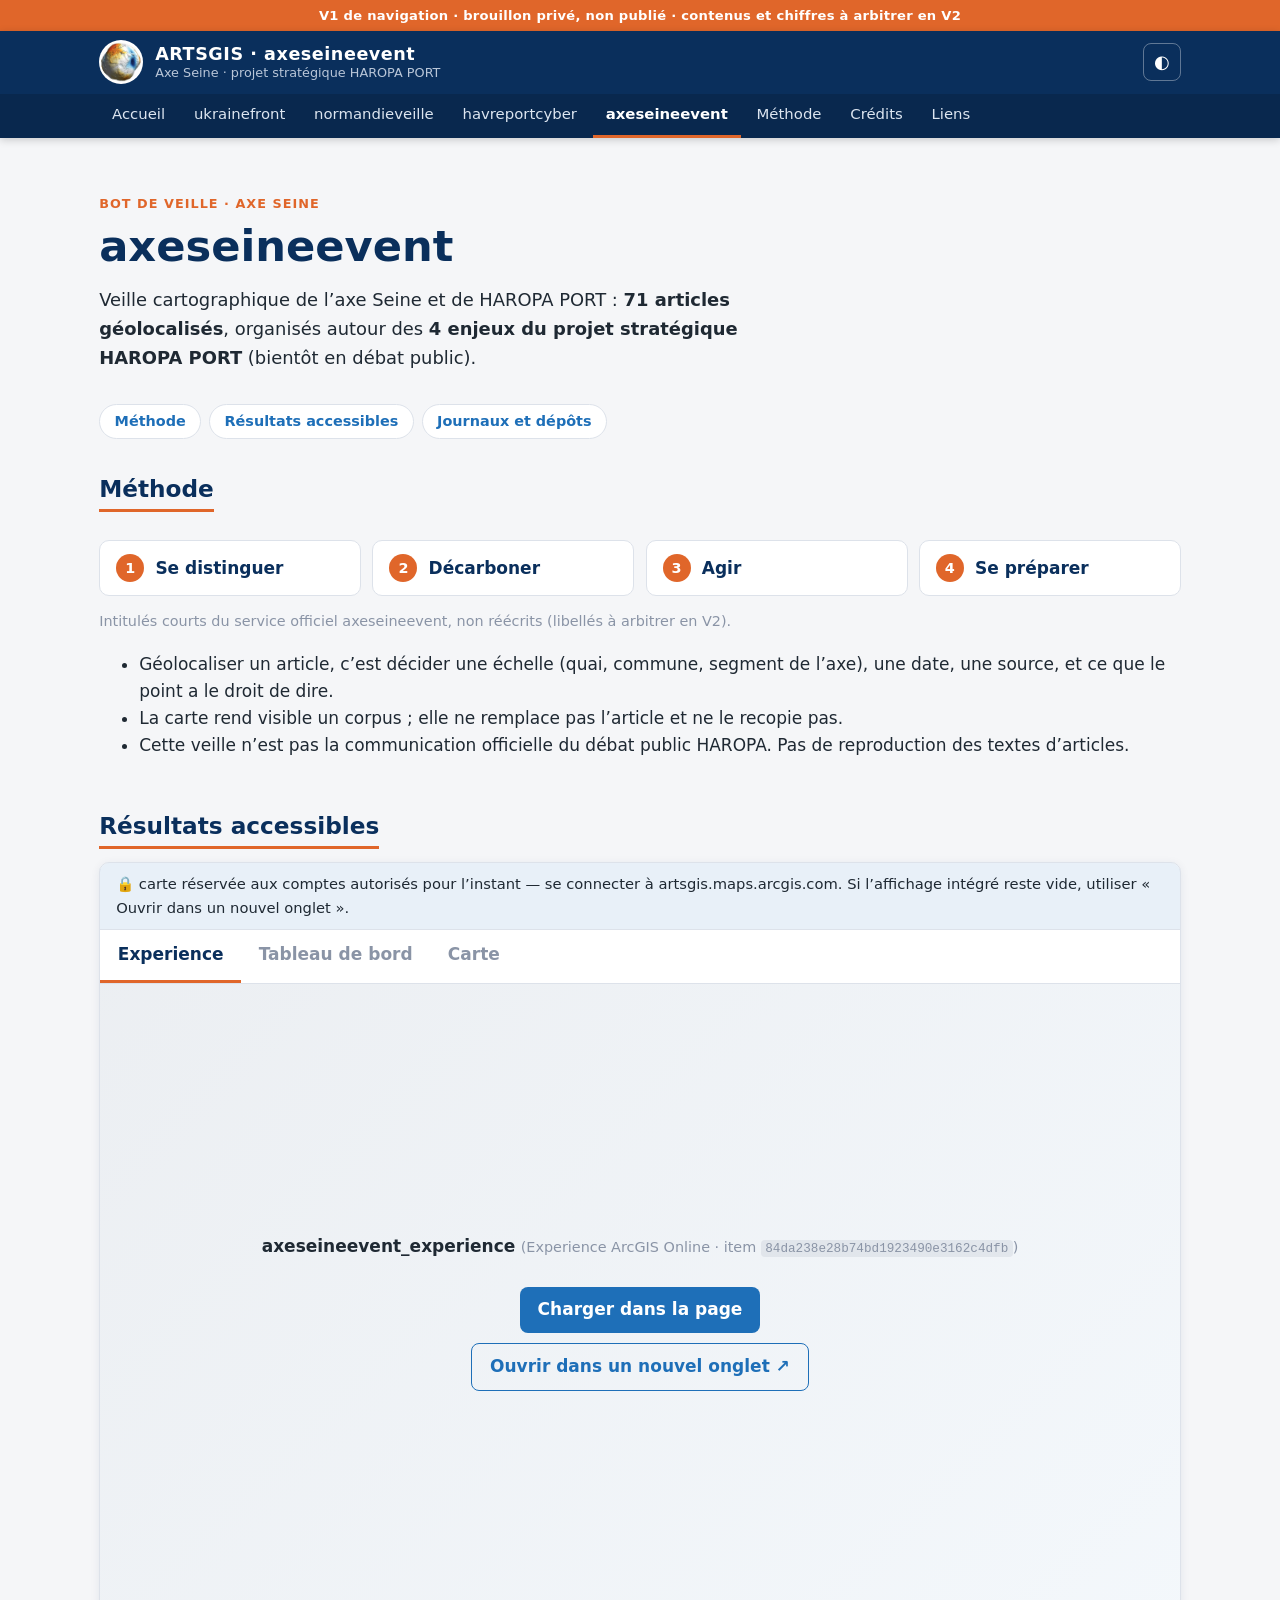
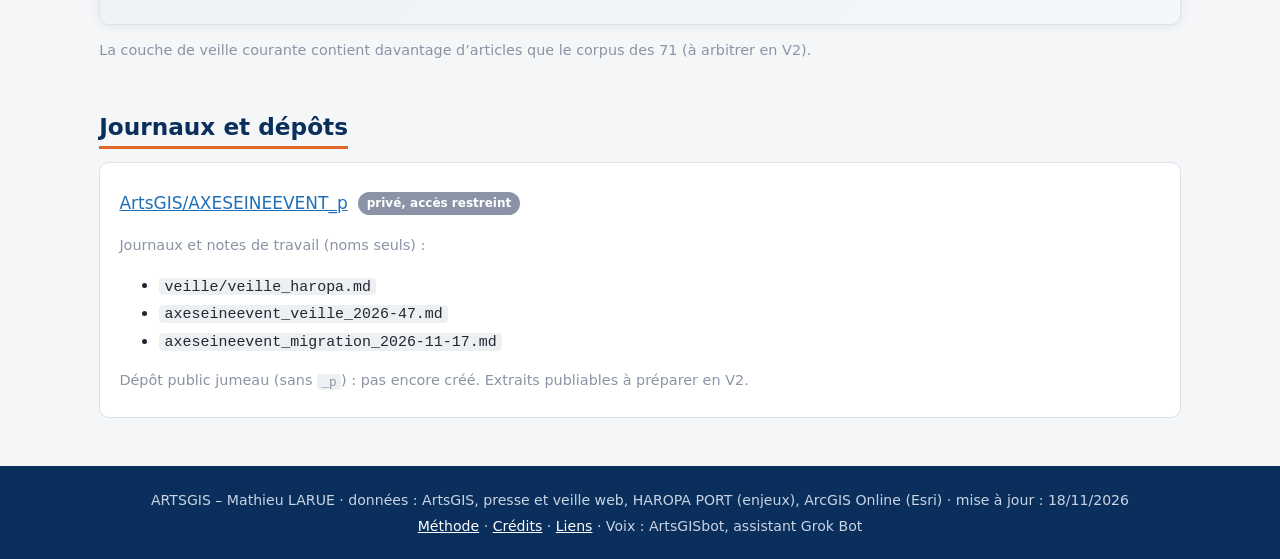
==== docs/artsgiscom_axeseineevent.html @ 1d00ea1b "artsgiscom : mini-site V1 (navigation)" ====
<!doctype html>
<html lang="fr" data-theme="clair">
<head>
  <meta charset="utf-8">
  <meta name="viewport" content="width=device-width, initial-scale=1">
  <meta name="robots" content="noindex, nofollow">
  <title>axeseineevent · ARTSGIS</title>
  <meta name="description" content="Expérimentation ArtsGIS × Grok Bot × ArcGIS Online — axeseineevent">
  <link rel="icon" href="assets/img/artsgis_logo.png">
  <link rel="stylesheet" href="assets/css/artsgiscom.css">
  <script>try{var t=localStorage.getItem('artsgiscom_theme');if(t)document.documentElement.dataset.theme=t;}catch(_){}</script>
  <script src="assets/js/artsgiscom.js" defer></script>
</head>
<body class="page-axeseineevent">
  <a class="evitement" href="#contenu">Aller au contenu</a>
  <div class="bandeau-v1" role="note">V1 de navigation · brouillon privé, non publié · contenus et chiffres à arbitrer en V2</div>
  <header class="entete">
    <div class="entete-int">
      <a class="marque" href="index.html">
        <img src="assets/img/artsgis_logo.png" alt="Logo ARTSGIS" width="44" height="44">
        <span class="marque-txt"><strong>ARTSGIS · axeseineevent</strong><small>Axe Seine · projet stratégique HAROPA PORT</small></span>
      </a>
      <div class="entete-actions">
        <button class="bouton-theme" type="button" aria-label="Basculer le thème clair / sombre" title="Thème clair / sombre"><span aria-hidden="true">◐</span></button>
        <button class="bouton-menu" type="button" aria-expanded="false" aria-controls="menu-principal" aria-label="Ouvrir le menu"><span></span><span></span><span></span></button>
      </div>
    </div>
    <nav class="menu" id="menu-principal" aria-label="Navigation principale">
      <ul>
        <li><a href="index.html">Accueil</a></li>
        <li><a href="artsgiscom_ukrainefront.html">ukrainefront</a></li>
        <li><a href="artsgiscom_normandieveille.html">normandieveille</a></li>
        <li><a href="artsgiscom_havreportcyber.html">havreportcyber</a></li>
        <li><a href="artsgiscom_axeseineevent.html" aria-current="page">axeseineevent</a></li>
        <li><a href="artsgiscom_methode.html">Méthode</a></li>
        <li><a href="artsgiscom_credits.html">Crédits</a></li>
        <li><a href="artsgiscom_liens.html">Liens</a></li>
      </ul>
    </nav>
  </header>
  <main id="contenu" class="contenu">
    <section class="hero">
      <p class="kicker">Bot de veille · axe Seine</p>
      <h1>axeseineevent</h1>
      <p class="chapo">Veille cartographique de l’axe Seine et de HAROPA PORT : <strong>71 articles géolocalisés</strong>, organisés autour des <strong>4 enjeux du projet stratégique HAROPA PORT</strong> (bientôt en débat public).</p>
    </section>
    <nav class="ancres" aria-label="Sur cette page">
      <a href="#methode">Méthode</a><a href="#resultats">Résultats accessibles</a><a href="#journaux">Journaux et dépôts</a>
    </nav>
    <section id="methode">
      <h2>Méthode</h2>
      <div class="enjeux">
        <div class="enjeu"><span>1</span>Se distinguer</div>
        <div class="enjeu"><span>2</span>Décarboner</div>
        <div class="enjeu"><span>3</span>Agir</div>
        <div class="enjeu"><span>4</span>Se préparer</div>
      </div>
      <p class="meta">Intitulés courts du service officiel axeseineevent, non réécrits (libellés à arbitrer en V2).</p>
      <ul>
        <li>Géolocaliser un article, c’est décider une échelle (quai, commune, segment de l’axe), une date, une source, et ce que le point a le droit de dire.</li>
        <li>La carte rend visible un corpus ; elle ne remplace pas l’article et ne le recopie pas.</li>
        <li>Cette veille n’est pas la communication officielle du débat public HAROPA. Pas de reproduction des textes d’articles.</li>
      </ul>
    </section>
    <section id="resultats">
      <h2>Résultats accessibles</h2>
    <div class="carte-bloc">
      <p class="note-acces"><span aria-hidden="true">🔒</span> carte réservée aux comptes autorisés pour l’instant — se connecter à artsgis.maps.arcgis.com. Si l’affichage intégré reste vide, utiliser « Ouvrir dans un nouvel onglet ».</p>
      <div class="onglets" role="tablist" aria-label="Applications axeseineevent">
        <button role="tab" type="button" id="t-axeseineevent-0" aria-controls="p-axeseineevent-0" aria-selected="true">Experience</button><button role="tab" type="button" id="t-axeseineevent-1" aria-controls="p-axeseineevent-1" aria-selected="false">Tableau de bord</button><button role="tab" type="button" id="t-axeseineevent-2" aria-controls="p-axeseineevent-2" aria-selected="false">Carte</button>
      </div>
      <div class="carte-panneau" role="tabpanel" id="p-axeseineevent-0" aria-labelledby="t-axeseineevent-0">
        <div class="carte-cadre" data-src="https://experience.arcgis.com/experience/84da238e28b74bd1923490e3162c4dfb/" data-titre="axeseineevent_experience">
          <div class="carte-attente">
            <p><strong>axeseineevent_experience</strong> <span class="meta">(Experience ArcGIS Online · item <code>84da238e28b74bd1923490e3162c4dfb</code>)</span></p>
            <button class="bouton" type="button" data-charger>Charger dans la page</button>
            <a class="bouton bouton-sec" href="https://experience.arcgis.com/experience/84da238e28b74bd1923490e3162c4dfb/" target="_blank" rel="noopener">Ouvrir dans un nouvel onglet ↗</a>
          </div>
        </div>
      </div>
      <div class="carte-panneau" role="tabpanel" id="p-axeseineevent-1" aria-labelledby="t-axeseineevent-1" hidden>
        <div class="carte-cadre" data-src="https://artsgis.maps.arcgis.com/apps/dashboards/885676cd08ea466ea92c57d9902980a9" data-titre="axeseineevent_dashboard">
          <div class="carte-attente">
            <p><strong>axeseineevent_dashboard</strong> <span class="meta">(Tableau de bord ArcGIS Online · item <code>885676cd08ea466ea92c57d9902980a9</code>)</span></p>
            <button class="bouton" type="button" data-charger>Charger dans la page</button>
            <a class="bouton bouton-sec" href="https://artsgis.maps.arcgis.com/apps/dashboards/885676cd08ea466ea92c57d9902980a9" target="_blank" rel="noopener">Ouvrir dans un nouvel onglet ↗</a>
          </div>
        </div>
      </div>
      <div class="carte-panneau" role="tabpanel" id="p-axeseineevent-2" aria-labelledby="t-axeseineevent-2" hidden>
        <div class="carte-cadre" data-src="https://artsgis.maps.arcgis.com/apps/mapviewer/index.html?webmap=6ce4205b4d434ddb8a2dc0de048c451a" data-titre="axeseineevent_carte">
          <div class="carte-attente">
            <p><strong>axeseineevent_carte</strong> <span class="meta">(Carte ArcGIS Online · item <code>6ce4205b4d434ddb8a2dc0de048c451a</code>)</span></p>
            <button class="bouton" type="button" data-charger>Charger dans la page</button>
            <a class="bouton bouton-sec" href="https://artsgis.maps.arcgis.com/apps/mapviewer/index.html?webmap=6ce4205b4d434ddb8a2dc0de048c451a" target="_blank" rel="noopener">Ouvrir dans un nouvel onglet ↗</a>
          </div>
        </div>
      </div>
    </div>
      <p class="meta">La couche de veille courante contient davantage d’articles que le corpus des 71 (à arbitrer en V2).</p>
    </section>
    <section id="journaux">
      <h2>Journaux et dépôts</h2>
    <div class="depot">
      <p><a href="https://github.com/ArtsGIS/AXESEINEEVENT_p" target="_blank" rel="noopener">ArtsGIS/AXESEINEEVENT_p</a> <span class="badge-prive">privé, accès restreint</span></p>
      <p class="meta">Journaux et notes de travail (noms seuls) :</p>
      <ul class="liste-fichiers"><li><code>veille/veille_haropa.md</code></li><li><code>axeseineevent_veille_2026-47.md</code></li><li><code>axeseineevent_migration_2026-11-17.md</code></li></ul>
      <p class="meta">Dépôt public jumeau (sans <code>_p</code>) : pas encore créé. Extraits publiables à préparer en V2.</p>
    </div>
    </section>
  </main>
  <footer class="pied">
    <p>ARTSGIS – Mathieu LARUE · données : ArtsGIS, presse et veille web, HAROPA PORT (enjeux), ArcGIS Online (Esri) · mise à jour : 18/11/2026</p>
    <p class="pied-liens"><a href="artsgiscom_methode.html">Méthode</a> · <a href="artsgiscom_credits.html">Crédits</a> · <a href="artsgiscom_liens.html">Liens</a> · Voix : ArtsGISbot, assistant Grok Bot</p>
  </footer>
</body>
</html>
---- docs/assets/css/artsgiscom.css ----
/* ARTSGIS · artsgiscom — feuille de style du mini-site (charte ARTSGIS v3.1) */
:root{
  --bleu-nuit:#0A2F5C; --bleu:#1E6FB8; --orange:#E0662A;
  --fond:#F5F6F8; --texte:#1F2933; --gris:#8A94A6;
  --surface:#FFFFFF; --bordure:#DDE2EA; --entete:#0A2F5C; --entete-txt:#FFFFFF;
  --titre:#0A2F5C; --lien:#1E6FB8; --ombre:0 2px 10px rgba(10,47,92,.08);
  --police:"Avenir Next","Avenir","Segoe UI",system-ui,-apple-system,"Helvetica Neue",Arial,sans-serif;
  --rayon:10px; --largeur:1120px;
}
[data-theme="sombre"]{
  --fond:#0F1B2D; --texte:#E6EAF0; --gris:#8A94A6; --surface:#16263D; --bordure:#24395A;
  --entete:#0A2F5C; --titre:#FFFFFF; --lien:#6FAEE8; --ombre:0 2px 12px rgba(0,0,0,.35);
}
*{box-sizing:border-box}
html{scroll-behavior:smooth}
body{margin:0;font-family:var(--police);background:var(--fond);color:var(--texte);line-height:1.6;font-size:17px;transition:background .2s,color .2s}
a{color:var(--lien)} a:hover{color:var(--orange)}
code{font-family:ui-monospace,SFMono-Regular,Menlo,Consolas,monospace;font-size:.88em;background:rgba(138,148,166,.15);padding:.05em .35em;border-radius:4px}
h1,h2,h3{color:var(--titre);font-weight:700;line-height:1.25}
h2{font-size:1.45rem;margin:2.2rem 0 .8rem;padding-bottom:.35rem;border-bottom:3px solid var(--orange);display:inline-block}
.evitement{position:absolute;left:-999px;top:0;background:var(--orange);color:#fff;padding:.5rem 1rem;z-index:100}
.evitement:focus{left:0}
.bandeau-v1{background:var(--orange);color:#fff;text-align:center;font-size:.82rem;font-weight:600;padding:.3rem 1rem;letter-spacing:.02em}

/* En-tête */
.entete{background:var(--entete);color:var(--entete-txt);position:sticky;top:0;z-index:50;box-shadow:0 2px 8px rgba(0,0,0,.18)}
.entete-int{max-width:var(--largeur);margin:0 auto;padding:.6rem 1.2rem;display:flex;align-items:center;justify-content:space-between;gap:1rem}
.marque{display:flex;align-items:center;gap:.75rem;color:#fff;text-decoration:none}
.marque:hover{color:#fff}
.marque img{border-radius:50%;background:#fff;padding:2px}
.marque-txt{display:flex;flex-direction:column;line-height:1.2}
.marque-txt strong{font-size:1.1rem;letter-spacing:.03em}
.marque-txt small{color:#B9C6D8;font-size:.8rem}
.entete-actions{display:flex;gap:.5rem;align-items:center}
.bouton-theme,.bouton-menu{background:transparent;border:1px solid rgba(255,255,255,.35);color:#fff;border-radius:8px;height:38px;min-width:38px;cursor:pointer;font-size:1.1rem}
.bouton-theme:hover,.bouton-menu:hover{border-color:var(--orange)}
.bouton-menu{display:none;flex-direction:column;justify-content:center;align-items:center;gap:4px;padding:0 9px}
.bouton-menu span{display:block;width:18px;height:2px;background:#fff;transition:transform .2s,opacity .2s}
.bouton-menu[aria-expanded="true"] span:nth-child(1){transform:translateY(6px) rotate(45deg)}
.bouton-menu[aria-expanded="true"] span:nth-child(2){opacity:0}
.bouton-menu[aria-expanded="true"] span:nth-child(3){transform:translateY(-6px) rotate(-45deg)}
.menu{background:rgba(0,0,0,.15)}
.menu ul{max-width:var(--largeur);margin:0 auto;padding:0 1.2rem;list-style:none;display:flex;flex-wrap:wrap;gap:.2rem}
.menu a{display:block;color:#DCE5F0;text-decoration:none;padding:.55rem .8rem;font-size:.93rem;font-weight:500;border-bottom:3px solid transparent}
.menu a:hover{color:#fff;border-bottom-color:var(--bleu)}
.menu a[aria-current="page"]{color:#fff;border-bottom-color:var(--orange);font-weight:700}
@media (max-width:860px){
  .bouton-menu{display:flex}
  .menu{display:none}
  .menu.ouvert{display:block}
  .menu ul{flex-direction:column;padding:.3rem 1.2rem .8rem}
  .menu a{border-bottom:none;border-left:3px solid transparent}
  .menu a[aria-current="page"]{border-left-color:var(--orange)}
  .marque-txt small{display:none}
}

/* Contenu */
.contenu{max-width:var(--largeur);margin:0 auto;padding:1.5rem 1.2rem 3rem}
.hero{padding:2rem 0 .5rem}
.kicker{color:var(--orange);text-transform:uppercase;font-weight:700;font-size:.8rem;letter-spacing:.08em;margin:0}
.hero h1{font-size:clamp(1.8rem,4vw,2.7rem);margin:.3rem 0 .8rem}
.chapo{font-size:1.12rem;max-width:62ch;margin:0}
.meta{color:var(--gris);font-size:.9rem}
.todo{color:var(--orange);font-weight:600;font-size:.92em}
.ancres{display:flex;flex-wrap:wrap;gap:.5rem;margin:1.5rem 0 0}
.ancres a{background:var(--surface);border:1px solid var(--bordure);border-radius:999px;padding:.3rem .9rem;text-decoration:none;font-size:.9rem;font-weight:600}

/* Vignettes */
.vignettes{display:grid;grid-template-columns:repeat(auto-fit,minmax(240px,1fr));gap:1rem}
.vignette{position:relative;display:flex;flex-direction:column;background:var(--surface);border:1px solid var(--bordure);border-top:5px solid var(--bleu);border-radius:var(--rayon);padding:1.1rem 1.2rem;text-decoration:none;color:var(--texte);box-shadow:var(--ombre);transition:transform .15s,box-shadow .15s}
.vignette:hover{transform:translateY(-3px);box-shadow:0 8px 22px rgba(10,47,92,.16);color:var(--texte)}
.vignette h3{margin:.4rem 0 .1rem;font-size:1.25rem}
.vignette p{margin:.3rem 0}
.vignette-sujet{color:var(--gris);font-size:.88rem;font-weight:600;text-transform:uppercase;letter-spacing:.04em}
.vignette-etat{align-self:flex-start;font-size:.72rem;font-weight:700;text-transform:uppercase;background:rgba(224,102,42,.12);color:var(--orange);padding:.15rem .55rem;border-radius:999px}
.vignette-lien{margin-top:auto;padding-top:.6rem;color:var(--lien);font-weight:700}
.vignette-ukrainefront{border-top-color:#0A2F5C}
.vignette-normandieveille{border-top-color:#8A94A6}
.vignette-havreportcyber{border-top-color:#1E6FB8}
.vignette-axeseineevent{border-top-color:#E0662A}

/* Encadrés */
.deux-col{display:grid;grid-template-columns:repeat(auto-fit,minmax(280px,1fr));gap:1rem;margin-top:1.5rem}
.encadre{background:var(--surface);border:1px solid var(--bordure);border-radius:var(--rayon);padding:.4rem 1.3rem 1rem;box-shadow:var(--ombre)}
.encadre h2{font-size:1.2rem;margin-top:1rem}
.encadre-alerte{border-left:5px solid var(--orange)}
.regles li{margin:.35rem 0}
.legende-imposee{background:var(--surface);border:1px solid var(--bordure);border-left:5px solid var(--bleu-nuit);border-radius:var(--rayon);padding:.8rem 1.2rem;margin:1rem 0;max-width:640px}
[data-theme="sombre"] .legende-imposee{border-left-color:var(--bleu)}
.legende-imposee p{margin:.15rem 0;font-weight:600}
.legende-imposee .legende-titre{font-size:.75rem;text-transform:uppercase;letter-spacing:.08em;color:var(--gris)}
.placeholder{border:2px dashed var(--orange);border-radius:var(--rayon);padding:1.2rem 1.4rem;background:repeating-linear-gradient(45deg,rgba(224,102,42,.04) 0 12px,transparent 12px 24px)}
.placeholder-tag{display:inline-block;margin:0 0 .4rem;background:var(--orange);color:#fff;font-weight:700;font-size:.75rem;padding:.1rem .6rem;border-radius:4px;letter-spacing:.08em}

/* Cartes AGOL */
.carte-bloc{background:var(--surface);border:1px solid var(--bordure);border-radius:var(--rayon);box-shadow:var(--ombre);overflow:hidden}
.note-acces{margin:0;padding:.6rem 1rem;background:rgba(30,111,184,.1);font-size:.92rem;border-bottom:1px solid var(--bordure)}
.onglets{display:flex;gap:0;border-bottom:1px solid var(--bordure);overflow-x:auto}
.onglets button{background:none;border:none;border-bottom:3px solid transparent;padding:.7rem 1.1rem;font:inherit;font-weight:600;color:var(--gris);cursor:pointer;white-space:nowrap}
.onglets button[aria-selected="true"]{color:var(--titre);border-bottom-color:var(--orange)}
.carte-cadre{position:relative;height:min(72vh,640px);background:linear-gradient(135deg,rgba(10,47,92,.08),rgba(30,111,184,.05))}
.carte-cadre iframe{width:100%;height:100%;border:0;display:block}
.carte-attente{position:absolute;inset:0;display:flex;flex-direction:column;justify-content:center;align-items:center;text-align:center;gap:.6rem;padding:1rem}
.bouton{display:inline-block;background:var(--bleu);color:#fff;border:none;border-radius:8px;padding:.6rem 1.1rem;font:inherit;font-weight:700;cursor:pointer;text-decoration:none}
.bouton:hover{background:var(--bleu-nuit);color:#fff}
.bouton-sec{background:transparent;color:var(--lien);border:1px solid var(--bleu)}
.bouton-sec:hover{background:var(--bleu);color:#fff}
.carte-outils{position:absolute;right:.6rem;top:.6rem;z-index:2}
.carte-outils a{background:rgba(10,47,92,.85);color:#fff;font-size:.8rem;padding:.3rem .6rem;border-radius:6px;text-decoration:none}

/* Dépôts */
.depot{background:var(--surface);border:1px solid var(--bordure);border-radius:var(--rayon);padding:.6rem 1.2rem}
.badge-prive{display:inline-block;background:#8A94A6;color:#fff;font-size:.75rem;font-weight:700;padding:.1rem .55rem;border-radius:999px;margin-left:.3rem;vertical-align:middle}
.liste-fichiers{margin:.2rem 0 .6rem}

/* Axe Seine, méthode */
.enjeux{display:grid;grid-template-columns:repeat(auto-fit,minmax(170px,1fr));gap:.7rem;margin:1rem 0 .3rem}
.enjeu{background:var(--surface);border:1px solid var(--bordure);border-radius:var(--rayon);padding:.8rem 1rem;font-weight:700;color:var(--titre);display:flex;align-items:center;gap:.7rem}
.enjeu span{background:var(--orange);color:#fff;width:28px;height:28px;border-radius:50%;display:inline-flex;align-items:center;justify-content:center;font-size:.9rem;flex:none}
.roles{display:grid;grid-template-columns:repeat(auto-fit,minmax(220px,1fr));gap:1rem}
.role{background:var(--surface);border:1px solid var(--bordure);border-radius:var(--rayon);padding:.2rem 1.1rem .6rem;border-top:4px solid var(--bleu)}
.role-humain{border-top-color:var(--orange)}
.role h3{margin:.8rem 0 .2rem}
.rituel{list-style:none;padding:0;counter-reset:r;display:grid;grid-template-columns:repeat(auto-fit,minmax(200px,1fr));gap:.8rem}
.rituel li{counter-increment:r;background:var(--surface);border:1px solid var(--bordure);border-radius:var(--rayon);padding:.9rem 1rem;display:flex;flex-direction:column}
.rituel li::before{content:counter(r);color:var(--orange);font-weight:800;font-size:1.5rem;line-height:1}
.rituel span{color:var(--gris);font-size:.9rem}
.liens-boutons{display:flex;flex-direction:column;gap:.6rem;max-width:520px}
.lien-bouton{display:block;background:var(--surface);border:1px solid var(--bordure);border-radius:var(--rayon);padding:.8rem 1.1rem;font-weight:700;text-decoration:none;box-shadow:var(--ombre)}
.lien-inactif{color:var(--gris)}

/* Pied */
.pied{background:var(--bleu-nuit);color:#C9D4E3;font-size:.88rem;padding:1.2rem;text-align:center}
.pied p{margin:.25rem auto;max-width:var(--largeur)}
.pied a{color:#fff}
.pied a:hover{color:var(--orange)}
@media print{.entete,.bandeau-v1,.bouton-theme{display:none}}
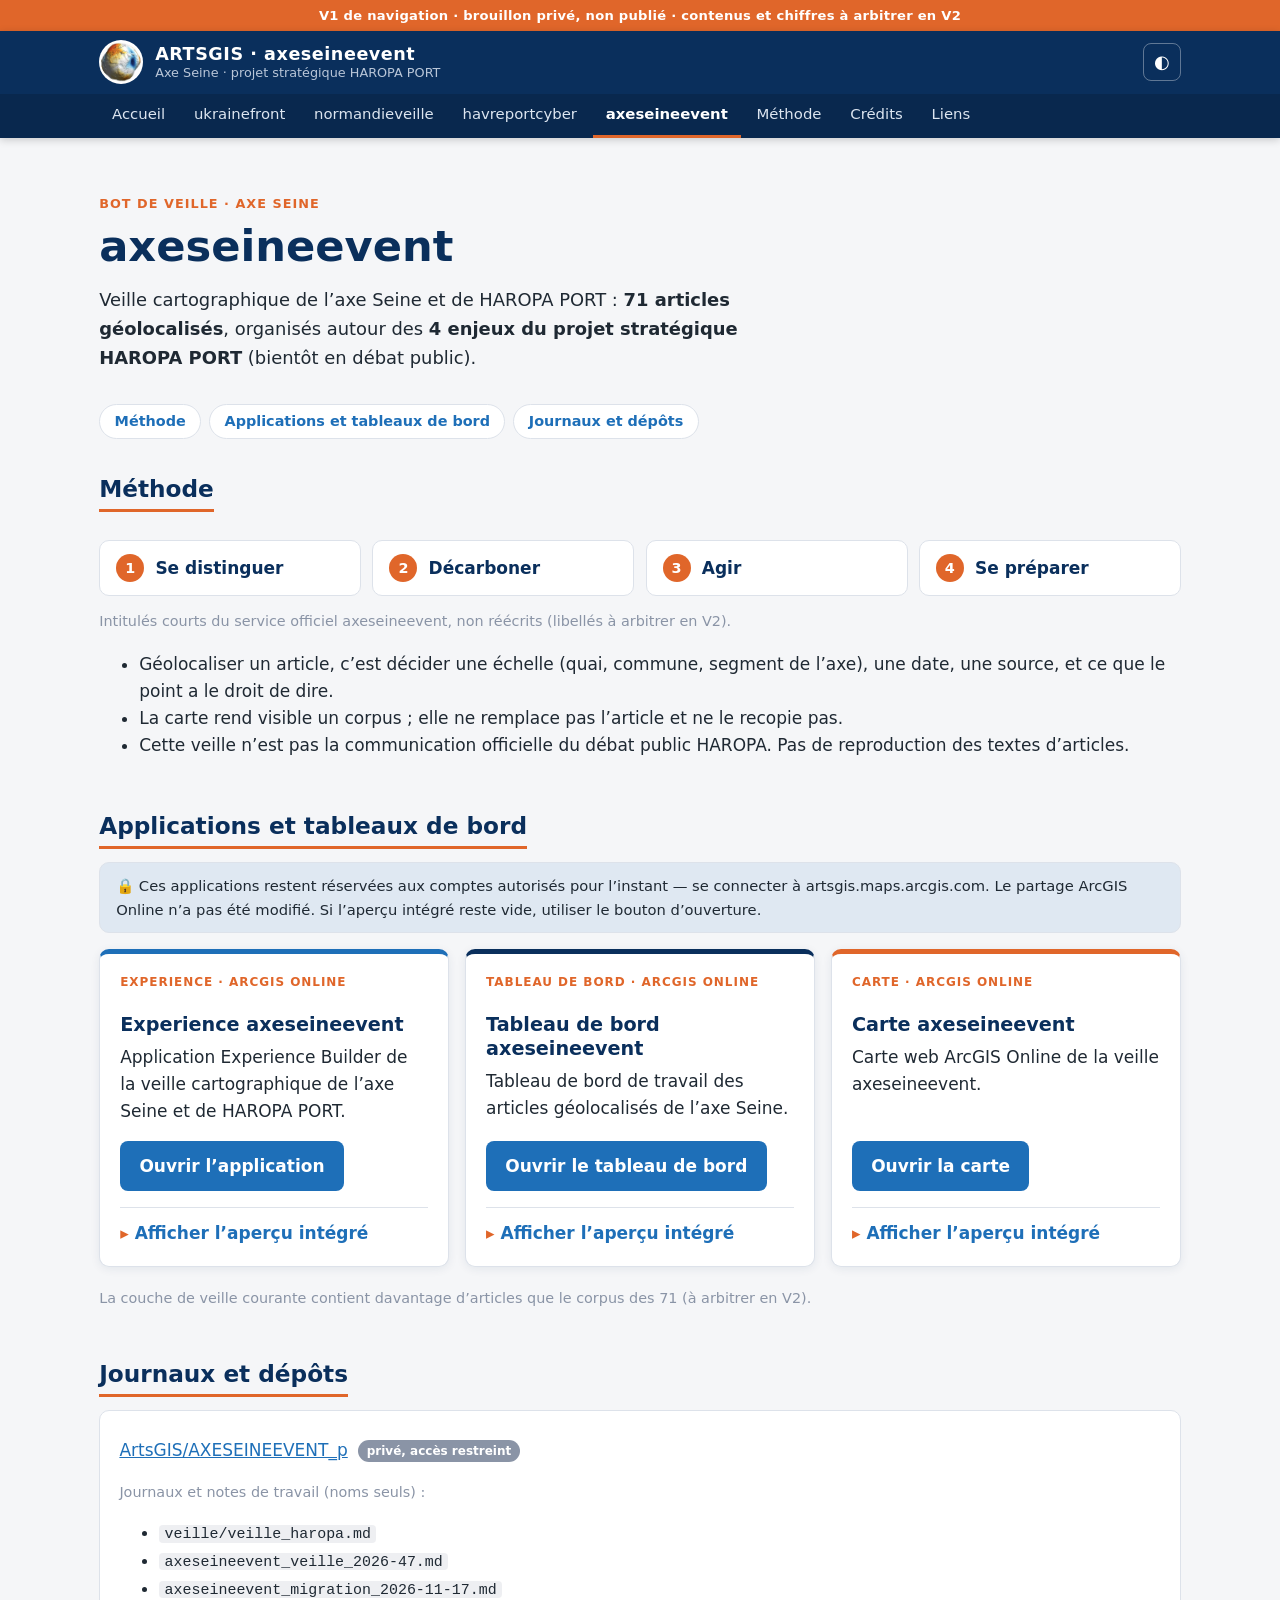
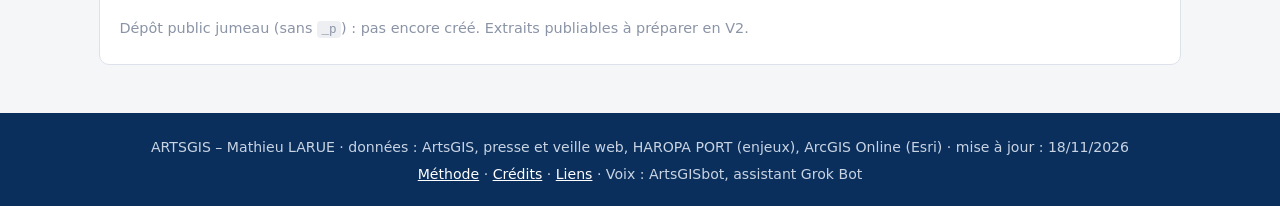
==== commit 527d95a9: "artsgiscom : liens et encarts visibles vers les applications AGOL Encarts toujours visibles pour Exp" ====
--- a/docs/artsgiscom_axeseineevent.html
+++ b/docs/artsgiscom_axeseineevent.html
@@ -45,7 +45,7 @@
       <p class="chapo">Veille cartographique de l’axe Seine et de HAROPA PORT : <strong>71 articles géolocalisés</strong>, organisés autour des <strong>4 enjeux du projet stratégique HAROPA PORT</strong> (bientôt en débat public).</p>
     </section>
     <nav class="ancres" aria-label="Sur cette page">
-      <a href="#methode">Méthode</a><a href="#resultats">Résultats accessibles</a><a href="#journaux">Journaux et dépôts</a>
+      <a href="#methode">Méthode</a><a href="#applications">Applications et tableaux de bord</a><a href="#journaux">Journaux et dépôts</a>
     </nav>
     <section id="methode">
       <h2>Méthode</h2>
@@ -62,40 +62,52 @@
         <li>Cette veille n’est pas la communication officielle du débat public HAROPA. Pas de reproduction des textes d’articles.</li>
       </ul>
     </section>
-    <section id="resultats">
-      <h2>Résultats accessibles</h2>
-    <div class="carte-bloc">
-      <p class="note-acces"><span aria-hidden="true">🔒</span> carte réservée aux comptes autorisés pour l’instant — se connecter à artsgis.maps.arcgis.com. Si l’affichage intégré reste vide, utiliser « Ouvrir dans un nouvel onglet ».</p>
-      <div class="onglets" role="tablist" aria-label="Applications axeseineevent">
-        <button role="tab" type="button" id="t-axeseineevent-0" aria-controls="p-axeseineevent-0" aria-selected="true">Experience</button><button role="tab" type="button" id="t-axeseineevent-1" aria-controls="p-axeseineevent-1" aria-selected="false">Tableau de bord</button><button role="tab" type="button" id="t-axeseineevent-2" aria-controls="p-axeseineevent-2" aria-selected="false">Carte</button>
-      </div>
-      <div class="carte-panneau" role="tabpanel" id="p-axeseineevent-0" aria-labelledby="t-axeseineevent-0">
-        <div class="carte-cadre" data-src="https://experience.arcgis.com/experience/84da238e28b74bd1923490e3162c4dfb/" data-titre="axeseineevent_experience">
-          <div class="carte-attente">
-            <p><strong>axeseineevent_experience</strong> <span class="meta">(Experience ArcGIS Online · item <code>84da238e28b74bd1923490e3162c4dfb</code>)</span></p>
-            <button class="bouton" type="button" data-charger>Charger dans la page</button>
-            <a class="bouton bouton-sec" href="https://experience.arcgis.com/experience/84da238e28b74bd1923490e3162c4dfb/" target="_blank" rel="noopener">Ouvrir dans un nouvel onglet ↗</a>
+    <section id="applications">
+      <h2>Applications et tableaux de bord</h2>
+    <p class="note-acces"><span aria-hidden="true">🔒</span> Ces applications restent réservées aux comptes autorisés pour l’instant — se connecter à artsgis.maps.arcgis.com. Le partage ArcGIS Online n’a pas été modifié. Si l’aperçu intégré reste vide, utiliser le bouton d’ouverture.</p>
+    <div class="applis">
+      <article class="appli appli-experience">
+        <p class="appli-type">Experience · ArcGIS Online</p>
+        <h3>Experience axeseineevent</h3>
+        <p>Application Experience Builder de la veille cartographique de l’axe Seine et de HAROPA PORT.</p>
+        <div class="appli-actions">
+          <a class="bouton" href="https://experience.arcgis.com/experience/84da238e28b74bd1923490e3162c4dfb/" target="_blank" rel="noopener">Ouvrir l’application</a>
+        </div>
+        <details class="appli-apercu">
+          <summary>Afficher l’aperçu intégré</summary>
+          <div class="carte-cadre">
+            <iframe src="https://experience.arcgis.com/experience/84da238e28b74bd1923490e3162c4dfb/" title="Experience axeseineevent" loading="lazy" allow="fullscreen; geolocation" referrerpolicy="strict-origin-when-cross-origin"></iframe>
           </div>
+        </details>
+      </article>
+      <article class="appli appli-dashboard">
+        <p class="appli-type">Tableau de bord · ArcGIS Online</p>
+        <h3>Tableau de bord axeseineevent</h3>
+        <p>Tableau de bord de travail des articles géolocalisés de l’axe Seine.</p>
+        <div class="appli-actions">
+          <a class="bouton" href="https://artsgis.maps.arcgis.com/apps/dashboards/885676cd08ea466ea92c57d9902980a9" target="_blank" rel="noopener">Ouvrir le tableau de bord</a>
         </div>
-      </div>
-      <div class="carte-panneau" role="tabpanel" id="p-axeseineevent-1" aria-labelledby="t-axeseineevent-1" hidden>
-        <div class="carte-cadre" data-src="https://artsgis.maps.arcgis.com/apps/dashboards/885676cd08ea466ea92c57d9902980a9" data-titre="axeseineevent_dashboard">
-          <div class="carte-attente">
-            <p><strong>axeseineevent_dashboard</strong> <span class="meta">(Tableau de bord ArcGIS Online · item <code>885676cd08ea466ea92c57d9902980a9</code>)</span></p>
-            <button class="bouton" type="button" data-charger>Charger dans la page</button>
-            <a class="bouton bouton-sec" href="https://artsgis.maps.arcgis.com/apps/dashboards/885676cd08ea466ea92c57d9902980a9" target="_blank" rel="noopener">Ouvrir dans un nouvel onglet ↗</a>
+        <details class="appli-apercu">
+          <summary>Afficher l’aperçu intégré</summary>
+          <div class="carte-cadre">
+            <iframe src="https://artsgis.maps.arcgis.com/apps/dashboards/885676cd08ea466ea92c57d9902980a9" title="Tableau de bord axeseineevent" loading="lazy" allow="fullscreen; geolocation" referrerpolicy="strict-origin-when-cross-origin"></iframe>
           </div>
+        </details>
+      </article>
+      <article class="appli appli-webmap">
+        <p class="appli-type">Carte · ArcGIS Online</p>
+        <h3>Carte axeseineevent</h3>
+        <p>Carte web ArcGIS Online de la veille axeseineevent.</p>
+        <div class="appli-actions">
+          <a class="bouton" href="https://artsgis.maps.arcgis.com/apps/mapviewer/index.html?webmap=6ce4205b4d434ddb8a2dc0de048c451a" target="_blank" rel="noopener">Ouvrir la carte</a>
         </div>
-      </div>
-      <div class="carte-panneau" role="tabpanel" id="p-axeseineevent-2" aria-labelledby="t-axeseineevent-2" hidden>
-        <div class="carte-cadre" data-src="https://artsgis.maps.arcgis.com/apps/mapviewer/index.html?webmap=6ce4205b4d434ddb8a2dc0de048c451a" data-titre="axeseineevent_carte">
-          <div class="carte-attente">
-            <p><strong>axeseineevent_carte</strong> <span class="meta">(Carte ArcGIS Online · item <code>6ce4205b4d434ddb8a2dc0de048c451a</code>)</span></p>
-            <button class="bouton" type="button" data-charger>Charger dans la page</button>
-            <a class="bouton bouton-sec" href="https://artsgis.maps.arcgis.com/apps/mapviewer/index.html?webmap=6ce4205b4d434ddb8a2dc0de048c451a" target="_blank" rel="noopener">Ouvrir dans un nouvel onglet ↗</a>
+        <details class="appli-apercu">
+          <summary>Afficher l’aperçu intégré</summary>
+          <div class="carte-cadre">
+            <iframe src="https://artsgis.maps.arcgis.com/apps/mapviewer/index.html?webmap=6ce4205b4d434ddb8a2dc0de048c451a" title="Carte axeseineevent" loading="lazy" allow="fullscreen; geolocation" referrerpolicy="strict-origin-when-cross-origin"></iframe>
           </div>
-        </div>
-      </div>
+        </details>
+      </article>
     </div>
       <p class="meta">La couche de veille courante contient davantage d’articles que le corpus des 71 (à arbitrer en V2).</p>
     </section>
--- a/docs/assets/css/artsgiscom.css
+++ b/docs/assets/css/artsgiscom.css
@@ -92,21 +92,35 @@
 .placeholder{border:2px dashed var(--orange);border-radius:var(--rayon);padding:1.2rem 1.4rem;background:repeating-linear-gradient(45deg,rgba(224,102,42,.04) 0 12px,transparent 12px 24px)}
 .placeholder-tag{display:inline-block;margin:0 0 .4rem;background:var(--orange);color:#fff;font-weight:700;font-size:.75rem;padding:.1rem .6rem;border-radius:4px;letter-spacing:.08em}
 
-/* Cartes AGOL */
-.carte-bloc{background:var(--surface);border:1px solid var(--bordure);border-radius:var(--rayon);box-shadow:var(--ombre);overflow:hidden}
-.note-acces{margin:0;padding:.6rem 1rem;background:rgba(30,111,184,.1);font-size:.92rem;border-bottom:1px solid var(--bordure)}
-.onglets{display:flex;gap:0;border-bottom:1px solid var(--bordure);overflow-x:auto}
-.onglets button{background:none;border:none;border-bottom:3px solid transparent;padding:.7rem 1.1rem;font:inherit;font-weight:600;color:var(--gris);cursor:pointer;white-space:nowrap}
-.onglets button[aria-selected="true"]{color:var(--titre);border-bottom-color:var(--orange)}
-.carte-cadre{position:relative;height:min(72vh,640px);background:linear-gradient(135deg,rgba(10,47,92,.08),rgba(30,111,184,.05))}
-.carte-cadre iframe{width:100%;height:100%;border:0;display:block}
-.carte-attente{position:absolute;inset:0;display:flex;flex-direction:column;justify-content:center;align-items:center;text-align:center;gap:.6rem;padding:1rem}
-.bouton{display:inline-block;background:var(--bleu);color:#fff;border:none;border-radius:8px;padding:.6rem 1.1rem;font:inherit;font-weight:700;cursor:pointer;text-decoration:none}
+/* Applications AGOL — encarts visibles, liens en dur */
+.note-acces{margin:0 0 1rem;padding:.7rem 1rem;background:rgba(30,111,184,.1);border:1px solid var(--bordure);border-radius:var(--rayon);font-size:.92rem}
+.bouton{display:inline-block;background:var(--bleu);color:#fff;border:none;border-radius:8px;padding:.7rem 1.2rem;font:inherit;font-weight:700;cursor:pointer;text-decoration:none;text-align:center}
 .bouton:hover{background:var(--bleu-nuit);color:#fff}
 .bouton-sec{background:transparent;color:var(--lien);border:1px solid var(--bleu)}
 .bouton-sec:hover{background:var(--bleu);color:#fff}
-.carte-outils{position:absolute;right:.6rem;top:.6rem;z-index:2}
-.carte-outils a{background:rgba(10,47,92,.85);color:#fff;font-size:.8rem;padding:.3rem .6rem;border-radius:6px;text-decoration:none}
+.applis{display:grid;grid-template-columns:repeat(auto-fit,minmax(280px,1fr));gap:1rem;margin:1rem 0 1.2rem}
+.appli{display:flex;flex-direction:column;background:var(--surface);border:1px solid var(--bordure);border-top:5px solid var(--bleu);border-radius:var(--rayon);padding:1.15rem 1.25rem 1.2rem;box-shadow:var(--ombre)}
+.appli-experience{border-top-color:var(--bleu)}
+.appli-dashboard{border-top-color:var(--bleu-nuit)}
+.appli-webmap{border-top-color:var(--orange)}
+.appli-type{margin:0;color:var(--orange);text-transform:uppercase;font-weight:700;font-size:.75rem;letter-spacing:.08em}
+.appli h3{margin:.3rem 0 .45rem;font-size:1.2rem}
+.appli p{margin:0 0 1rem}
+.appli-actions{margin-top:auto;display:flex;flex-wrap:wrap;gap:.55rem;align-items:center}
+.appli-apercu{margin-top:1rem;border-top:1px solid var(--bordure);padding-top:.75rem}
+.appli-apercu summary{cursor:pointer;font-weight:700;color:var(--lien);list-style:none}
+.appli-apercu summary::-webkit-details-marker{display:none}
+.appli-apercu summary::before{content:"▸ ";color:var(--orange)}
+.appli-apercu[open] summary::before{content:"▾ "}
+.carte-cadre{position:relative;height:480px;margin-top:.8rem;border:1px solid var(--bordure);border-radius:8px;overflow:hidden;background:linear-gradient(135deg,rgba(10,47,92,.08),rgba(30,111,184,.05))}
+.carte-cadre iframe{width:100%;height:100%;border:0;display:block}
+.applis-recap{display:grid;grid-template-columns:repeat(auto-fit,minmax(260px,1fr));gap:1rem;margin-top:1rem}
+.appli-recap{background:var(--surface);border:1px solid var(--bordure);border-radius:var(--rayon);padding:1rem 1.15rem 1.15rem;box-shadow:var(--ombre)}
+.appli-recap h3{margin:.2rem 0 .7rem;font-size:1.2rem}
+.appli-recap-liste{list-style:none;margin:0;padding:0;display:flex;flex-direction:column;gap:.75rem}
+.appli-recap-liste li{display:flex;flex-direction:column;align-items:flex-start;gap:.25rem}
+.appli-recap-libelle{color:var(--gris);font-size:.9rem}
+.appli-recap-vide p{margin:0}
 
 /* Dépôts */
 .depot{background:var(--surface);border:1px solid var(--bordure);border-radius:var(--rayon);padding:.6rem 1.2rem}
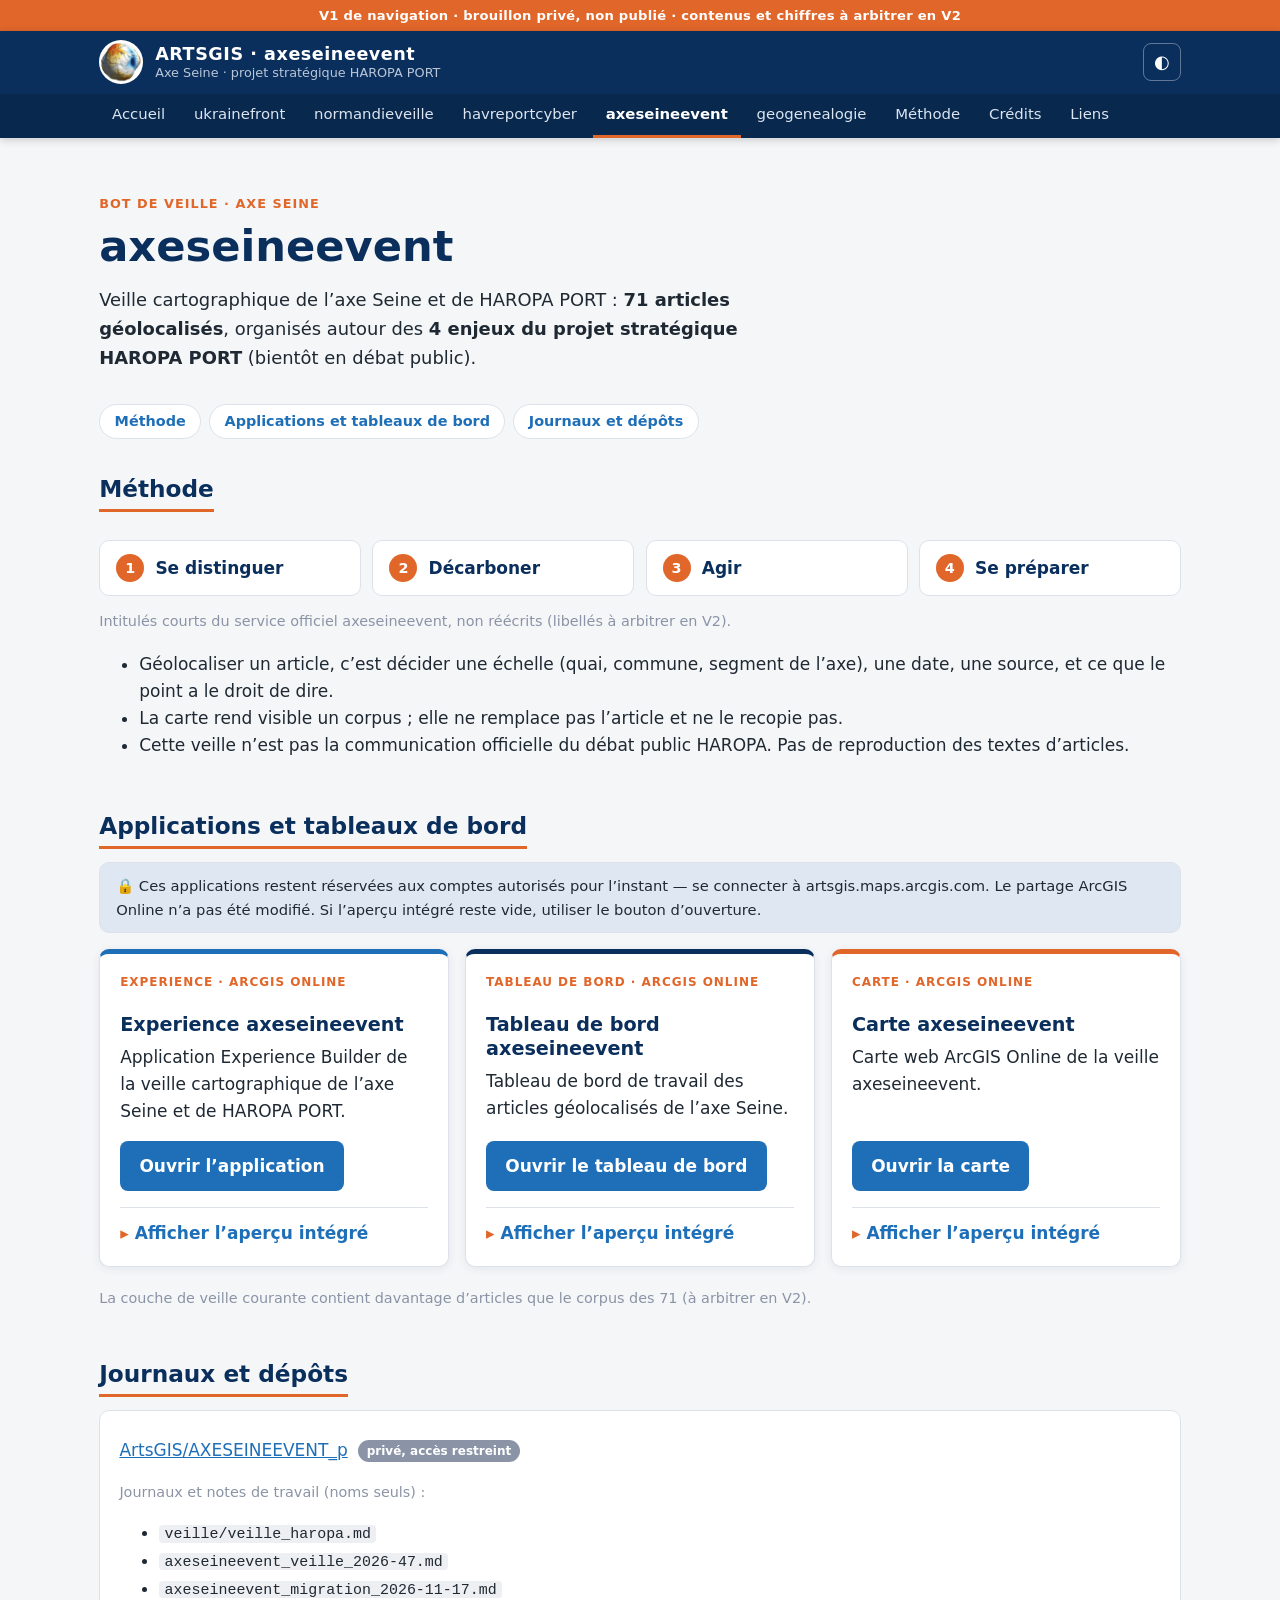
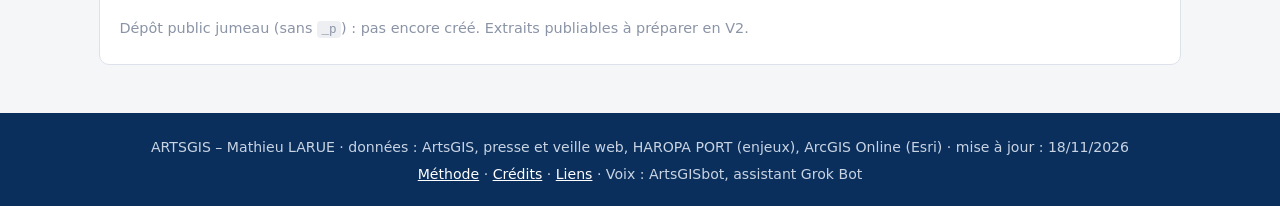
==== commit a9a25ea6: "artsgiscom : page geogenealogie" ====
--- a/docs/artsgiscom_axeseineevent.html
+++ b/docs/artsgiscom_axeseineevent.html
@@ -32,6 +32,7 @@
         <li><a href="artsgiscom_normandieveille.html">normandieveille</a></li>
         <li><a href="artsgiscom_havreportcyber.html">havreportcyber</a></li>
         <li><a href="artsgiscom_axeseineevent.html" aria-current="page">axeseineevent</a></li>
+        <li><a href="artsgiscom_geogenealogie.html">geogenealogie</a></li>
         <li><a href="artsgiscom_methode.html">Méthode</a></li>
         <li><a href="artsgiscom_credits.html">Crédits</a></li>
         <li><a href="artsgiscom_liens.html">Liens</a></li>
--- a/docs/assets/css/artsgiscom.css
+++ b/docs/assets/css/artsgiscom.css
@@ -78,6 +78,7 @@
 .vignette-normandieveille{border-top-color:#8A94A6}
 .vignette-havreportcyber{border-top-color:#1E6FB8}
 .vignette-axeseineevent{border-top-color:#E0662A}
+.vignette-geogenealogie{border-top-color:#1F2933}
 
 /* Encadrés */
 .deux-col{display:grid;grid-template-columns:repeat(auto-fit,minmax(280px,1fr));gap:1rem;margin-top:1.5rem}
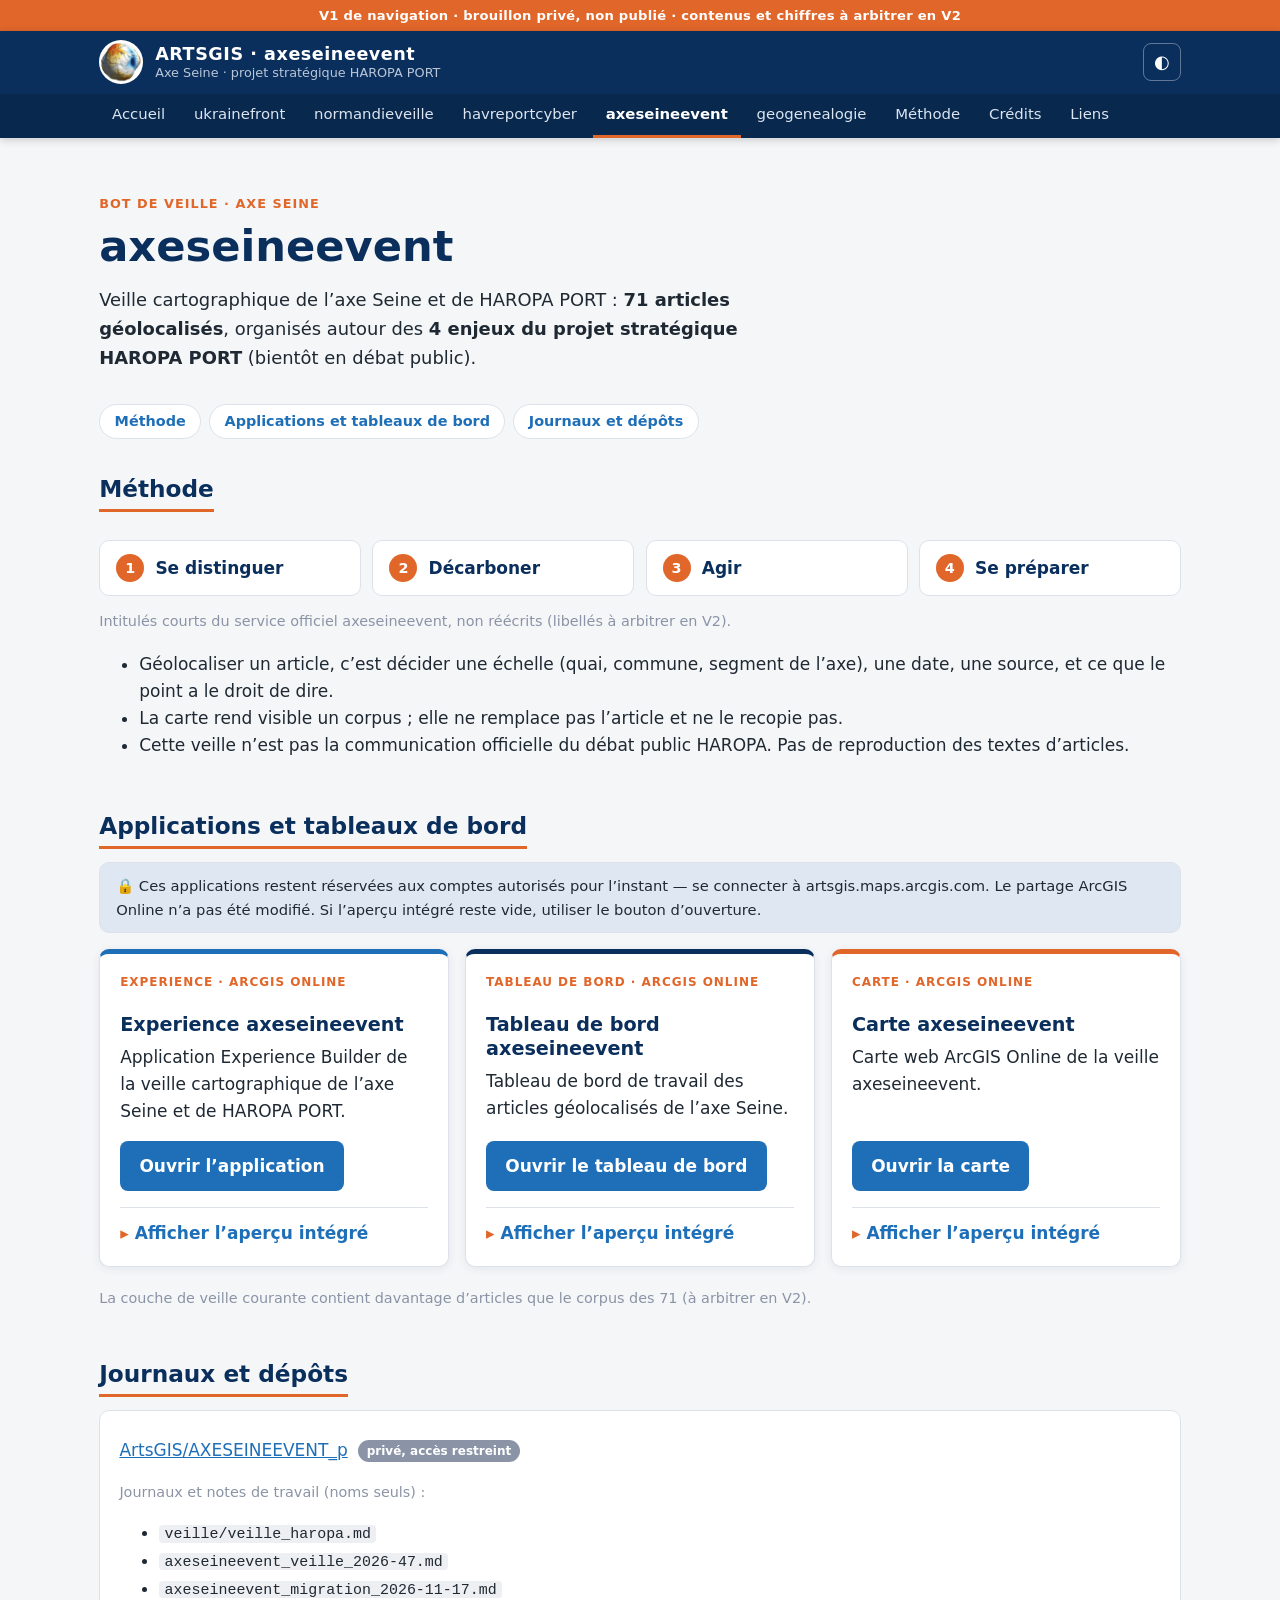
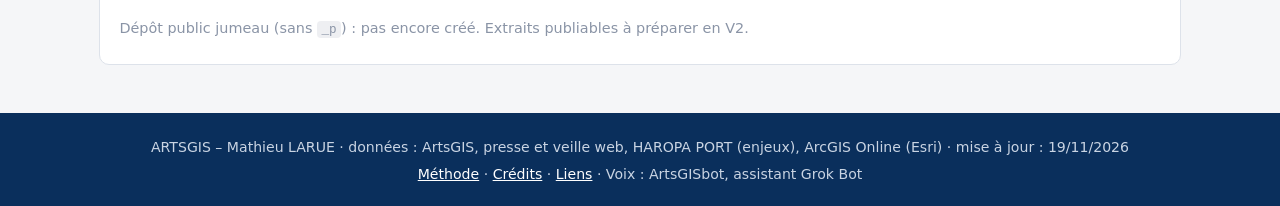
==== commit 9258f77a: "artsgiscom : geogenealogie sans dashboard + démonstrateur" ====
--- a/docs/artsgiscom_axeseineevent.html
+++ b/docs/artsgiscom_axeseineevent.html
@@ -123,7 +123,7 @@
     </section>
   </main>
   <footer class="pied">
-    <p>ARTSGIS – Mathieu LARUE · données : ArtsGIS, presse et veille web, HAROPA PORT (enjeux), ArcGIS Online (Esri) · mise à jour : 18/11/2026</p>
+    <p>ARTSGIS – Mathieu LARUE · données : ArtsGIS, presse et veille web, HAROPA PORT (enjeux), ArcGIS Online (Esri) · mise à jour : 19/11/2026</p>
     <p class="pied-liens"><a href="artsgiscom_methode.html">Méthode</a> · <a href="artsgiscom_credits.html">Crédits</a> · <a href="artsgiscom_liens.html">Liens</a> · Voix : ArtsGISbot, assistant Grok Bot</p>
   </footer>
 </body>
--- a/docs/assets/css/artsgiscom.css
+++ b/docs/assets/css/artsgiscom.css
@@ -104,6 +104,7 @@
 .appli-experience{border-top-color:var(--bleu)}
 .appli-dashboard{border-top-color:var(--bleu-nuit)}
 .appli-webmap{border-top-color:var(--orange)}
+.appli-demonstrateur{border-top-color:var(--orange)}
 .appli-type{margin:0;color:var(--orange);text-transform:uppercase;font-weight:700;font-size:.75rem;letter-spacing:.08em}
 .appli h3{margin:.3rem 0 .45rem;font-size:1.2rem}
 .appli p{margin:0 0 1rem}
